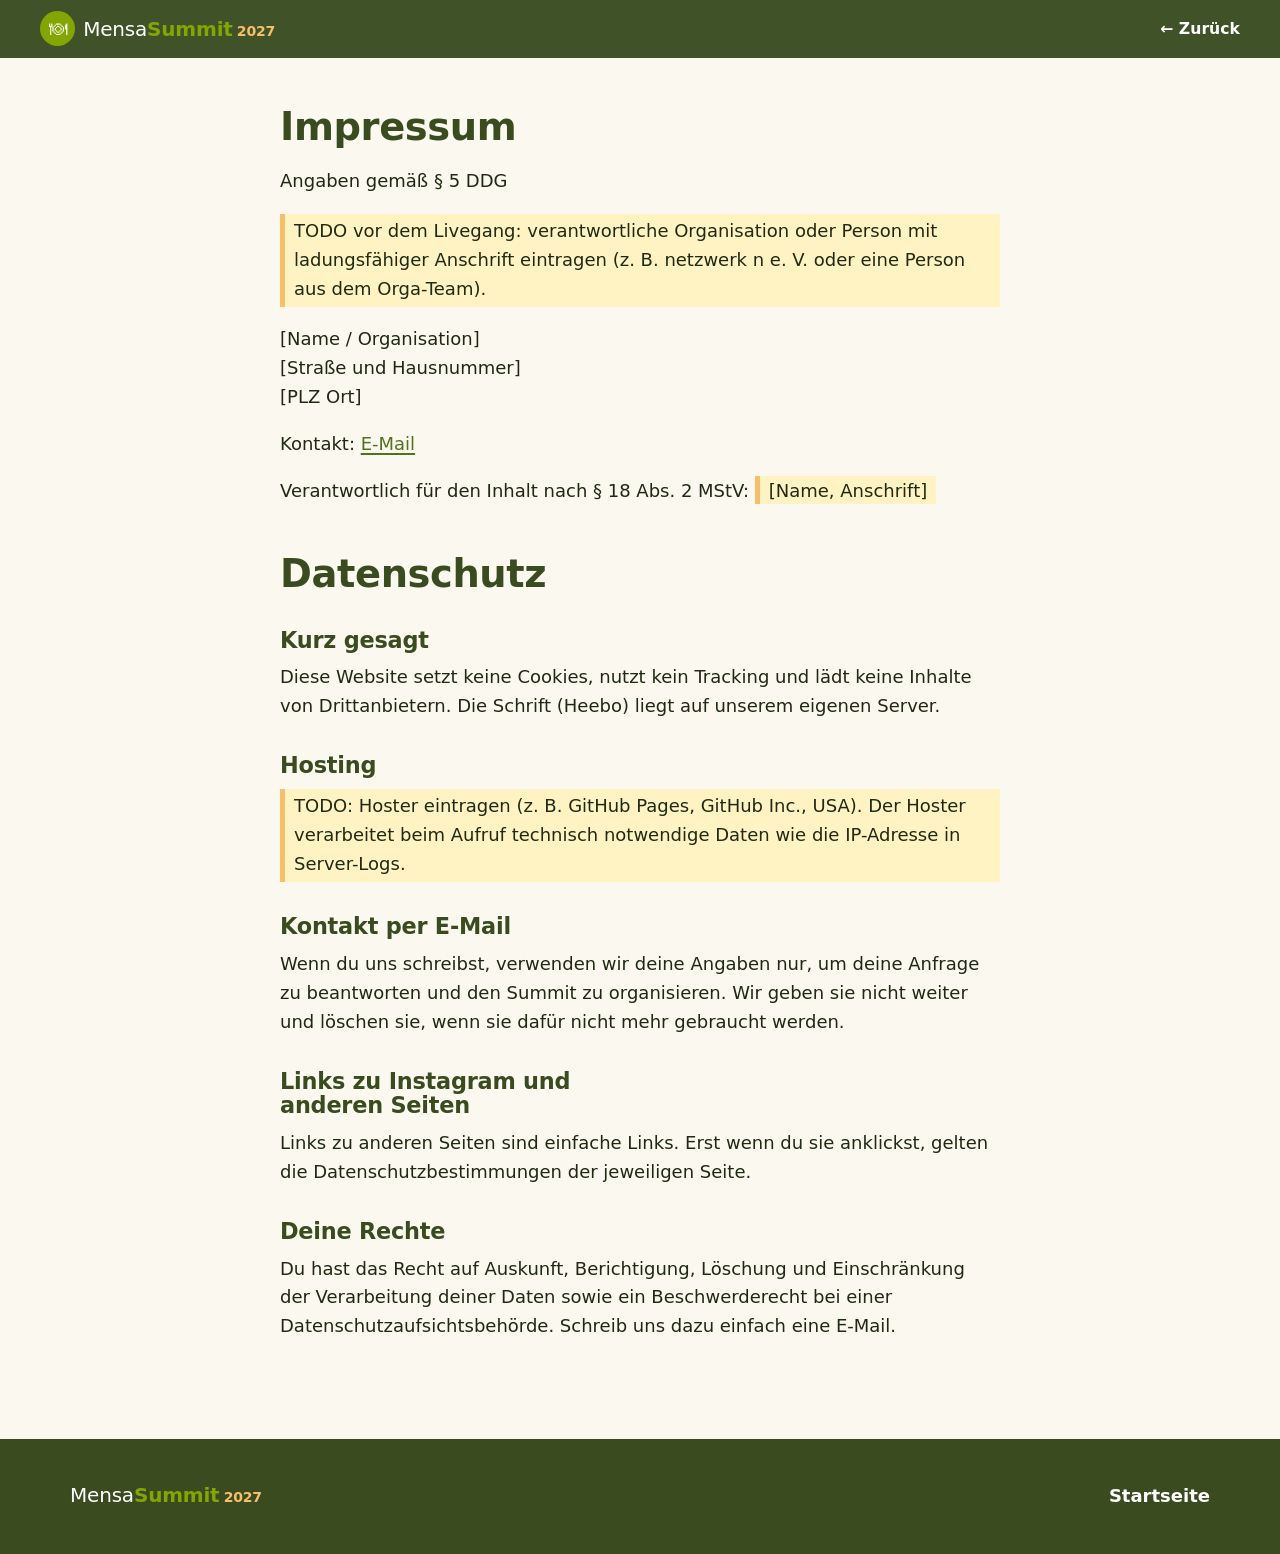
==== impressum.html @ f83cb402 "Mensa Summit 2027 website: one-page site, config for open links, Impressum page, share image, calend" ====
<!DOCTYPE html>
<html lang="de">
<head>
  <meta charset="utf-8">
  <meta name="viewport" content="width=device-width, initial-scale=1">
  <title>Impressum &amp; Datenschutz · Mensa Summit 2027</title>
  <meta name="robots" content="noindex">
  <link rel="icon" href="assets/favicon.svg" type="image/svg+xml">
  <link rel="stylesheet" href="styles.css">
</head>
<body>
<header class="nav">
  <a class="brand" href="index.html" aria-label="Zur Startseite">
    <span class="brand-mark" aria-hidden="true">🍽</span>
    <span class="brand-text">Mensa<b>Summit</b><small>2027</small></span>
  </a>
  <nav class="nav-links" style="display:flex;position:static;background:none;padding:0;flex-direction:row">
    <a href="index.html">← Zurück</a>
  </nav>
</header>

<main class="legal">
  <h1>Impressum</h1>
  <p>Angaben gemäß § 5 DDG</p>
  <p class="todo">TODO vor dem Livegang: verantwortliche Organisation oder Person mit ladungsfähiger Anschrift eintragen (z. B. netzwerk n e. V. oder eine Person aus dem Orga-Team).</p>
  <p>
    [Name / Organisation]<br>
    [Straße und Hausnummer]<br>
    [PLZ Ort]
  </p>
  <p>Kontakt: <a href="#" data-link="contactMail">E-Mail</a></p>
  <p>Verantwortlich für den Inhalt nach § 18 Abs. 2 MStV: <span class="todo">[Name, Anschrift]</span></p>

  <h1 style="margin-top:3rem">Datenschutz</h1>
  <h2>Kurz gesagt</h2>
  <p>Diese Website setzt keine Cookies, nutzt kein Tracking und lädt keine Inhalte von Drittanbietern. Die Schrift (Heebo) liegt auf unserem eigenen Server.</p>
  <h2>Hosting</h2>
  <p class="todo">TODO: Hoster eintragen (z. B. GitHub Pages, GitHub Inc., USA). Der Hoster verarbeitet beim Aufruf technisch notwendige Daten wie die IP-Adresse in Server-Logs.</p>
  <h2>Kontakt per E-Mail</h2>
  <p>Wenn du uns schreibst, verwenden wir deine Angaben nur, um deine Anfrage zu beantworten und den Summit zu organisieren. Wir geben sie nicht weiter und löschen sie, wenn sie dafür nicht mehr gebraucht werden.</p>
  <h2>Links zu Instagram und anderen Seiten</h2>
  <p>Links zu anderen Seiten sind einfache Links. Erst wenn du sie anklickst, gelten die Datenschutzbestimmungen der jeweiligen Seite.</p>
  <h2>Deine Rechte</h2>
  <p>Du hast das Recht auf Auskunft, Berichtigung, Löschung und Einschränkung der Verarbeitung deiner Daten sowie ein Beschwerderecht bei einer Datenschutzaufsichtsbehörde. Schreib uns dazu einfach eine E-Mail.</p>
</main>

<footer class="footer">
  <div class="footer-inner">
    <p class="brand-text brand-footer">Mensa<b>Summit</b><small>2027</small></p>
    <div class="footer-links"><a href="index.html">Startseite</a></div>
  </div>
</footer>
<script src="config.js"></script>
<script src="script.js"></script>
</body>
</html>
---- styles.css ----
/* Mensa Summit 2027 — colours from the MENSArevolution palette */

@font-face {
  font-family: "Heebo";
  font-style: normal;
  font-weight: 400 900;
  font-display: swap;
  src: url("assets/fonts/heebo-latin.woff2") format("woff2");
  unicode-range: U+0000-00FF, U+0131, U+0152-0153, U+02BB-02BC, U+02C6, U+02DA, U+02DC, U+0304, U+0308, U+0329, U+2000-206F, U+20AC, U+2122, U+2191, U+2193, U+2212, U+2215, U+FEFF, U+FFFD;
}
@font-face {
  font-family: "Heebo";
  font-style: normal;
  font-weight: 400 900;
  font-display: swap;
  src: url("assets/fonts/heebo-latin-ext.woff2") format("woff2");
  unicode-range: U+0100-02BA, U+02BD-02C5, U+02C7-02CC, U+02CE-02D7, U+02DD-02FF, U+1E00-1E9F, U+20A0-20AB, U+20AD-20C4, U+2C60-2C7F, U+A720-A7FF;
}

:root {
  --lime: #83a603;
  --lime-dark: #5b7402;
  --forest: #394b1f;
  --forest-2: #51731f;
  --pink: #f16376;
  --mint: #8acd8f;
  --sun: #f6bf69;
  --cream: #fbf8ef;
  --tint: #f1f5e4;
  --ink: #1f2a12;
  --muted: #5d6651;
  --radius: 22px;
  --shadow: 0 10px 30px rgba(57, 75, 31, .12);
  --max: 1140px;
}

*, *::before, *::after { box-sizing: border-box; }
html { scroll-behavior: smooth; scroll-padding-top: 84px; }
@media (prefers-reduced-motion: reduce) { html { scroll-behavior: auto; } }

body {
  margin: 0;
  font-family: "Heebo", system-ui, -apple-system, "Segoe UI", Roboto, sans-serif;
  font-size: 18px;
  line-height: 1.6;
  color: var(--ink);
  background: var(--cream);
  -webkit-font-smoothing: antialiased;
}

img { max-width: 100%; display: block; }
a { color: var(--forest-2); text-decoration-thickness: 2px; text-underline-offset: 3px; }
a:hover { color: var(--pink); }
h1, h2, h3 { line-height: 1.1; margin: 0 0 .5em; letter-spacing: -.01em; }
h2 { font-size: clamp(1.9rem, 4vw, 2.9rem); font-weight: 900; color: var(--forest); max-width: 22ch; }
h3 { font-size: 1.2rem; font-weight: 800; }
p { margin: 0 0 1em; }
.small { font-size: .9rem; }
.muted { color: var(--muted); }
.center { text-align: center; margin-left: auto; margin-right: auto; }
.lead { font-size: 1.15rem; max-width: 60ch; }

.skip { position: absolute; left: -999px; top: 0; background: var(--forest); color: #fff; padding: .6em 1em; z-index: 100; }
.skip:focus { left: 1rem; }

:focus-visible { outline: 3px solid var(--pink); outline-offset: 3px; border-radius: 6px; }

/* ---------- Buttons & stickers ---------- */
.btn {
  display: inline-flex; align-items: center; gap: .4em;
  padding: .8em 1.4em;
  border-radius: 999px;
  background: var(--pink);
  color: #fff;
  font-weight: 800;
  text-decoration: none;
  border: 3px solid var(--pink);
  box-shadow: 0 4px 0 #c6475a;
  transition: transform .15s ease, box-shadow .15s ease, background .15s;
}
.btn:hover { color: #fff; transform: translateY(-2px); box-shadow: 0 6px 0 #c6475a; }
.btn:active { transform: translateY(2px); box-shadow: 0 1px 0 #c6475a; }
.btn-big { font-size: 1.15rem; padding: .95em 1.8em; }
.btn-small { padding: .45em 1.1em; font-size: .95rem; box-shadow: 0 3px 0 #c6475a; }
.btn-ghost { background: transparent; color: #fff; border-color: #fff; box-shadow: none; }
.btn-ghost:hover { background: rgba(255,255,255,.12); box-shadow: none; }
.btn-ghost-dark { background: transparent; color: var(--forest); border-color: var(--forest); box-shadow: none; }
.btn-ghost-dark:hover { background: var(--forest); color: #fff; box-shadow: none; }

.sticker {
  display: inline-block;
  padding: .35em .9em;
  border-radius: 999px;
  font-weight: 800;
  font-size: .95rem;
  transform: rotate(-2deg);
  box-shadow: 0 3px 0 rgba(0,0,0,.12);
}
.sticker-pink { background: var(--pink); color: #fff; }
.sticker-yellow { background: var(--sun); color: var(--ink); }
.sticker-mint { background: var(--mint); color: var(--ink); }

.eyebrow {
  display: inline-block;
  font-weight: 800;
  text-transform: uppercase;
  letter-spacing: .12em;
  font-size: .8rem;
  color: var(--lime-dark);
  margin-bottom: .6em;
}
.eyebrow::before { content: "● "; color: var(--pink); }
.eyebrow-light { color: var(--sun); }

/* ---------- Nav ---------- */
.nav {
  position: sticky; top: 0; z-index: 50;
  display: flex; align-items: center; justify-content: space-between;
  padding: .7rem clamp(1rem, 4vw, 2.5rem);
  background: rgba(57, 75, 31, .96);
  backdrop-filter: blur(8px);
  color: #fff;
}
.brand { display: flex; align-items: center; gap: .5rem; color: #fff; text-decoration: none; }
.brand:hover { color: #fff; }
.brand-mark {
  display: grid; place-items: center;
  width: 2.2rem; height: 2.2rem;
  background: var(--lime); border-radius: 50%;
  font-size: 1.15rem;
}
.brand-text { font-weight: 500; font-size: 1.25rem; letter-spacing: -.01em; }
.brand-text b { font-weight: 900; color: var(--lime); }
.brand-text small { font-weight: 800; font-size: .7em; margin-left: .3em; color: var(--sun); }
.nav-links { display: flex; align-items: center; gap: 1.4rem; }
.nav-links a:not(.btn) { color: #fff; text-decoration: none; font-weight: 600; font-size: .98rem; }
.nav-links a:not(.btn):hover { color: var(--sun); }
.nav-toggle { display: none; background: none; border: 0; padding: .4rem; cursor: pointer; }
.nav-toggle span { display: block; width: 26px; height: 3px; margin: 5px 0; background: #fff; border-radius: 3px; transition: transform .2s, opacity .2s; }
.nav-toggle[aria-expanded="true"] span:nth-child(1) { transform: translateY(8px) rotate(45deg); }
.nav-toggle[aria-expanded="true"] span:nth-child(2) { opacity: 0; }
.nav-toggle[aria-expanded="true"] span:nth-child(3) { transform: translateY(-8px) rotate(-45deg); }

@media (max-width: 900px) {
  .nav-toggle { display: block; }
  .nav-links {
    position: absolute; top: 100%; left: 0; right: 0;
    flex-direction: column; align-items: flex-start; gap: 0;
    background: var(--forest);
    padding: .5rem 1.25rem 1.25rem;
    display: none;
  }
  .nav-links.open { display: flex; }
  .nav-links a:not(.btn) { padding: .7rem 0; width: 100%; border-bottom: 1px solid rgba(255,255,255,.12); }
  .nav-links .btn { margin-top: 1rem; }
}

/* ---------- Hero ---------- */
.hero {
  position: relative;
  overflow: hidden;
  background:
    radial-gradient(circle at 85% 20%, rgba(246,191,105,.35), transparent 40%),
    radial-gradient(circle at 10% 90%, rgba(138,205,143,.35), transparent 45%),
    linear-gradient(160deg, var(--forest) 0%, var(--forest-2) 55%, var(--lime-dark) 100%);
  color: #fff;
  padding: clamp(3rem, 8vw, 6rem) clamp(1rem, 4vw, 2.5rem) clamp(6rem, 12vw, 9rem);
  display: grid;
  grid-template-columns: minmax(0, 1.2fr) minmax(0, .8fr);
  gap: 2rem;
  align-items: center;
}
.hero-inner { max-width: 640px; justify-self: end; width: 100%; }
.hero h1 {
  font-size: clamp(3.6rem, 11vw, 7.5rem);
  font-weight: 900;
  line-height: .88;
  margin: .3em 0 .35em;
  text-transform: uppercase;
  letter-spacing: -.03em;
}
.hero h1 .line { display: block; }
.hero h1 .line-accent { color: var(--lime); -webkit-text-stroke: 0; text-shadow: 4px 4px 0 var(--forest); }
.hero h1 .line-year {
  display: inline-block;
  font-size: .45em;
  background: var(--sun);
  color: var(--forest);
  padding: .05em .35em .1em;
  border-radius: 14px;
  transform: rotate(-3deg);
  margin-top: .2em;
}
.hero-date { font-size: clamp(1.2rem, 2.4vw, 1.6rem); font-weight: 800; margin-bottom: .6em; }
.hero-date .muted { color: rgba(255,255,255,.75); font-weight: 500; font-size: .75em; }
.hero-lead { font-size: 1.15rem; max-width: 52ch; color: rgba(255,255,255,.92); }
.hero-cta { display: flex; flex-wrap: wrap; gap: .9rem; margin: 1.6rem 0 2rem; }

.countdown { display: flex; gap: .8rem; }
.countdown > div {
  min-width: 86px;
  text-align: center;
  background: rgba(255,255,255,.1);
  border: 2px solid rgba(255,255,255,.25);
  border-radius: 16px;
  padding: .5rem .6rem .4rem;
}
.countdown span { display: block; font-size: 2rem; font-weight: 900; line-height: 1.1; font-variant-numeric: tabular-nums; }
.countdown small { font-size: .75rem; text-transform: uppercase; letter-spacing: .1em; opacity: .8; }
.countdown-live { font-size: 1.4rem; font-weight: 900; }

.hero-art { position: relative; justify-self: start; width: min(100%, 420px); aspect-ratio: 1; }
.plate {
  position: absolute; inset: 6%;
  border-radius: 50%;
  background: radial-gradient(circle, #fff 0 52%, #f1f1ea 53% 62%, #fff 63% 100%);
  box-shadow: 0 25px 60px rgba(0,0,0,.3), inset 0 -8px 0 rgba(0,0,0,.05);
  animation: spin 60s linear infinite;
}
.plate-emoji { position: absolute; font-size: clamp(2.2rem, 5vw, 3.4rem); filter: drop-shadow(0 4px 4px rgba(0,0,0,.15)); }
.e1 { top: 26%; left: 30%; }
.e2 { top: 30%; left: 54%; }
.e3 { top: 50%; left: 24%; }
.e4 { top: 52%; left: 50%; }
.e5 { top: 40%; left: 40%; }
.badge {
  position: absolute; right: -2%; top: -2%;
  width: 40%; aspect-ratio: 1;
  display: grid; place-items: center; text-align: center;
  background: var(--pink); color: #fff;
  border-radius: 50%;
  font-size: clamp(.8rem, 1.6vw, 1rem); line-height: 1.15; font-weight: 600;
  box-shadow: 0 6px 0 #c6475a;
}
.badge b { font-weight: 900; font-size: 1.2em; }
.badge-rot { transform: rotate(12deg); }
@keyframes spin { to { transform: rotate(360deg); } }
@media (prefers-reduced-motion: reduce) { .plate { animation: none; } }

.waves { position: absolute; left: 0; right: 0; bottom: -1px; width: 100%; height: 90px; fill: var(--cream); }

@media (max-width: 900px) {
  .hero { grid-template-columns: 1fr; }
  .hero-inner { justify-self: start; }
  .hero-art { width: 70%; max-width: 300px; justify-self: center; order: -1; margin-top: -1rem; }
}

/* ---------- Facts ---------- */
.facts { padding: 0 clamp(1rem, 4vw, 2.5rem); margin-top: -3.5rem; position: relative; z-index: 2; }
.fact-grid {
  list-style: none; margin: 0 auto; padding: 0;
  max-width: var(--max);
  display: grid; grid-template-columns: repeat(6, 1fr); gap: 1rem;
}
.fact-grid li {
  background: #fff;
  border-radius: var(--radius);
  padding: 1.1rem 1rem 1rem;
  box-shadow: var(--shadow);
  display: flex; flex-direction: column; gap: .1rem;
  border-bottom: 5px solid var(--lime);
}
.fact-grid li:nth-child(2n) { border-bottom-color: var(--pink); }
.fact-grid li:nth-child(3n) { border-bottom-color: var(--sun); }
.fact-icon { font-size: 1.8rem; line-height: 1.2; }
.fact-grid b { color: var(--forest); font-size: 1.05rem; }
.fact-grid li span:last-child { font-size: .9rem; color: var(--muted); line-height: 1.35; }
@media (max-width: 1000px) { .fact-grid { grid-template-columns: repeat(3, 1fr); } }
@media (max-width: 560px) { .fact-grid { grid-template-columns: repeat(2, 1fr); } }

/* ---------- Sections ---------- */
.section {
  --pad: max(clamp(1rem, 4vw, 2.5rem), calc((100% - var(--max)) / 2));
  padding: clamp(3.5rem, 8vw, 6rem) var(--pad);
}
.section-tint { background: var(--tint); }
.section-dark { background: var(--forest); color: #fff; }
.section-dark h2 { color: #fff; }

.split { display: grid; grid-template-columns: 1.3fr 1fr; gap: clamp(2rem, 5vw, 4rem); align-items: center; }
.split-reverse { grid-template-columns: 1.2fr 1fr; }
@media (max-width: 860px) { .split, .split-reverse { grid-template-columns: 1fr; } }

.cards { display: grid; gap: 1.2rem; margin-top: 2rem; }
.cards-3 { grid-template-columns: repeat(3, 1fr); }
.cards-4 { grid-template-columns: repeat(4, 1fr); }
@media (max-width: 1000px) { .cards-4 { grid-template-columns: repeat(2, 1fr); } }
@media (max-width: 760px) { .cards-3 { grid-template-columns: 1fr; } }
@media (max-width: 560px) { .cards-4 { grid-template-columns: 1fr; } }

.card {
  background: #fff;
  border-radius: var(--radius);
  padding: 1.5rem;
  box-shadow: var(--shadow);
  transition: transform .2s ease;
}
.card:hover { transform: translateY(-4px) rotate(-.4deg); }
.card p { font-size: .98rem; margin-bottom: .6em; }
.card-icon {
  display: grid; place-items: center;
  width: 3rem; height: 3rem;
  border-radius: 14px;
  background: var(--tint);
  font-size: 1.6rem;
  margin-bottom: .9rem;
}
.card-green { background: var(--lime); color: var(--ink); transform: rotate(1.2deg); }
.card-green:hover { transform: rotate(0); }
.card-green h3 { font-size: 1.5rem; color: var(--forest); }
.card-green a { color: var(--forest); font-weight: 700; }
.card-green a:hover { color: #fff; }
.card-on-dark { background: rgba(255,255,255,.07); border: 2px solid rgba(255,255,255,.15); box-shadow: none; color: #fff; }
.card-on-dark .card-icon { background: rgba(255,255,255,.12); }
.card-on-dark h3 { color: var(--sun); }

.link-arrow { font-weight: 800; color: var(--mint); text-decoration: none; }
.link-arrow::after { content: " →"; transition: margin .15s; }
.link-arrow:hover { color: var(--sun); }
.link-arrow:hover::after { margin-left: .25em; }

.ticks { list-style: none; padding: 0; margin: 0 0 1em; }
.ticks li { position: relative; padding-left: 1.8em; margin-bottom: .5em; }
.ticks li::before { content: "✓"; position: absolute; left: 0; top: 0; font-weight: 900; color: #fff; background: var(--forest); width: 1.3em; height: 1.3em; border-radius: 50%; display: grid; place-items: center; font-size: .85em; margin-top: .2em; }

.note { margin-top: 2rem; font-weight: 700; color: var(--forest); font-size: 1.1rem; }

/* ---------- Timeline ---------- */
.timeline { list-style: none; padding: 0; margin-top: 2.5rem; display: grid; gap: 1.1rem; }
.tl { display: grid; grid-template-columns: 110px 1fr; gap: 1.2rem; align-items: stretch; }
.tl-date {
  border-radius: var(--radius);
  display: flex; flex-direction: column; align-items: center; justify-content: center;
  padding: 1rem .5rem;
  background: var(--tint); color: var(--forest);
}
.tl-date b { font-size: 1.6rem; font-weight: 900; line-height: 1; }
.tl-date span { font-weight: 700; }
.tl-body { background: #fff; border-radius: var(--radius); padding: 1.3rem 1.5rem; box-shadow: var(--shadow); }
.tl-body p { margin: 0; }
.tl-lime .tl-date { background: var(--lime); color: #fff; }
.tl-pink .tl-date { background: var(--pink); color: #fff; }
.tl-lime .tl-body { border-left: 6px solid var(--lime); }
.tl-pink .tl-body { border-left: 6px solid var(--pink); }
.tl-quiet .tl-body { background: transparent; box-shadow: none; border: 2px dashed #cdd5b8; }
.chips { list-style: none; padding: 0; margin: .3rem 0 0; display: flex; flex-wrap: wrap; gap: .5rem; }
.chips li { background: var(--tint); border-radius: 999px; padding: .3em .9em; font-size: .92rem; font-weight: 600; }
.timeline + p { margin-top: 1.5rem; }
@media (max-width: 560px) { .tl { grid-template-columns: 74px 1fr; gap: .7rem; } .tl-body { padding: 1rem; } }

/* ---------- Homestay ---------- */
.two-btn { display: flex; flex-wrap: wrap; gap: .8rem; margin: 1.5rem 0 1rem; }
.homestay-art {
  position: relative;
  aspect-ratio: 1.1;
  background: radial-gradient(circle at 50% 60%, var(--sun) 0 38%, transparent 39%), var(--tint);
  border-radius: 40% 60% 55% 45% / 50% 45% 55% 50%;
  display: grid; place-items: center;
  max-width: 420px; width: 100%; margin: 0 auto;
}
.house { font-size: clamp(5rem, 12vw, 8rem); filter: drop-shadow(0 8px 6px rgba(0,0,0,.15)); }
.homestay-art .sticker-yellow { position: absolute; top: 12%; right: 6%; transform: rotate(8deg); background: var(--pink); color: #fff; }
.homestay-art .sticker-mint { position: absolute; bottom: 14%; left: 4%; transform: rotate(-6deg); }

/* ---------- Signup ---------- */
.signup { background: var(--lime); }
.signup-box {
  background: #fff;
  border-radius: 32px;
  padding: clamp(2rem, 5vw, 3.5rem);
  text-align: center;
  box-shadow: 0 10px 0 var(--forest);
  max-width: 760px;
  margin: 0 auto;
}
.signup-box h2 { margin: 0 auto .3em; font-size: clamp(2.4rem, 6vw, 3.6rem); }
.signup-box .lead { margin: 0 auto 1.6rem; }
.signup-box .btn { margin-bottom: 1.4rem; }

/* ---------- FAQ ---------- */
.faq { display: grid; gap: .8rem; margin-top: 2rem; max-width: 860px; }
.faq details { background: #fff; border-radius: 18px; box-shadow: var(--shadow); overflow: hidden; }
.faq summary {
  cursor: pointer; list-style: none;
  padding: 1.1rem 3.2rem 1.1rem 1.4rem;
  font-weight: 800; color: var(--forest);
  position: relative;
}
.faq summary::-webkit-details-marker { display: none; }
.faq summary::after {
  content: "+"; position: absolute; right: 1.2rem; top: 50%; transform: translateY(-50%);
  width: 1.7rem; height: 1.7rem; border-radius: 50%;
  background: var(--lime); color: #fff; font-size: 1.3rem; line-height: 1.6rem; text-align: center;
  transition: transform .2s, background .2s;
}
.faq details[open] summary::after { content: "–"; background: var(--pink); }
.faq details p { padding: 0 1.4rem 1.2rem; margin: 0; }

/* ---------- Organisers ---------- */
.organisers { text-align: center; }
.org-row { display: grid; grid-template-columns: repeat(3, 1fr); gap: 1.2rem; margin: 1rem auto 2rem; }
.org {
  background: #fff; border-radius: var(--radius); padding: 1.6rem 1.2rem;
  display: flex; flex-direction: column; align-items: center; justify-content: center; gap: .6rem;
  text-decoration: none; color: var(--ink); box-shadow: var(--shadow);
  min-height: 150px;
}
.org img { height: 38px; width: auto; }
.org-name { font-size: 1.35rem; font-weight: 900; color: var(--forest); }
.org span { font-size: .9rem; color: var(--muted); line-height: 1.35; }
a.org:hover { color: var(--ink); transform: translateY(-3px); }
@media (max-width: 760px) { .org-row { grid-template-columns: 1fr; } }

/* ---------- Footer ---------- */
.footer { background: var(--forest); color: rgba(255,255,255,.85); padding: 2.5rem clamp(1rem, 4vw, 2.5rem); }
.footer-inner { max-width: var(--max); margin: 0 auto; display: flex; flex-wrap: wrap; justify-content: space-between; gap: 1.5rem; align-items: center; }
.footer p { margin: 0; }
.brand-footer { color: #fff; margin-bottom: .2rem !important; }
.footer-links { display: flex; flex-wrap: wrap; gap: 1.4rem; }
.footer-links a { color: #fff; font-weight: 600; text-decoration: none; }
.footer-links a:hover { color: var(--sun); }

/* ---------- Legal page ---------- */
.legal { max-width: 760px; margin: 0 auto; padding: 3rem 1.25rem 5rem; }
.legal h1 { font-size: 2.4rem; color: var(--forest); font-weight: 900; }
.legal h2 { font-size: 1.4rem; margin-top: 2rem; }
.todo { background: #fff3c4; border-left: 5px solid var(--sun); padding: .2em .5em; }

/* ---------- Reveal ---------- */
.reveal { opacity: 0; transform: translateY(18px); transition: opacity .6s ease, transform .6s ease; }
.reveal.in { opacity: 1; transform: none; }
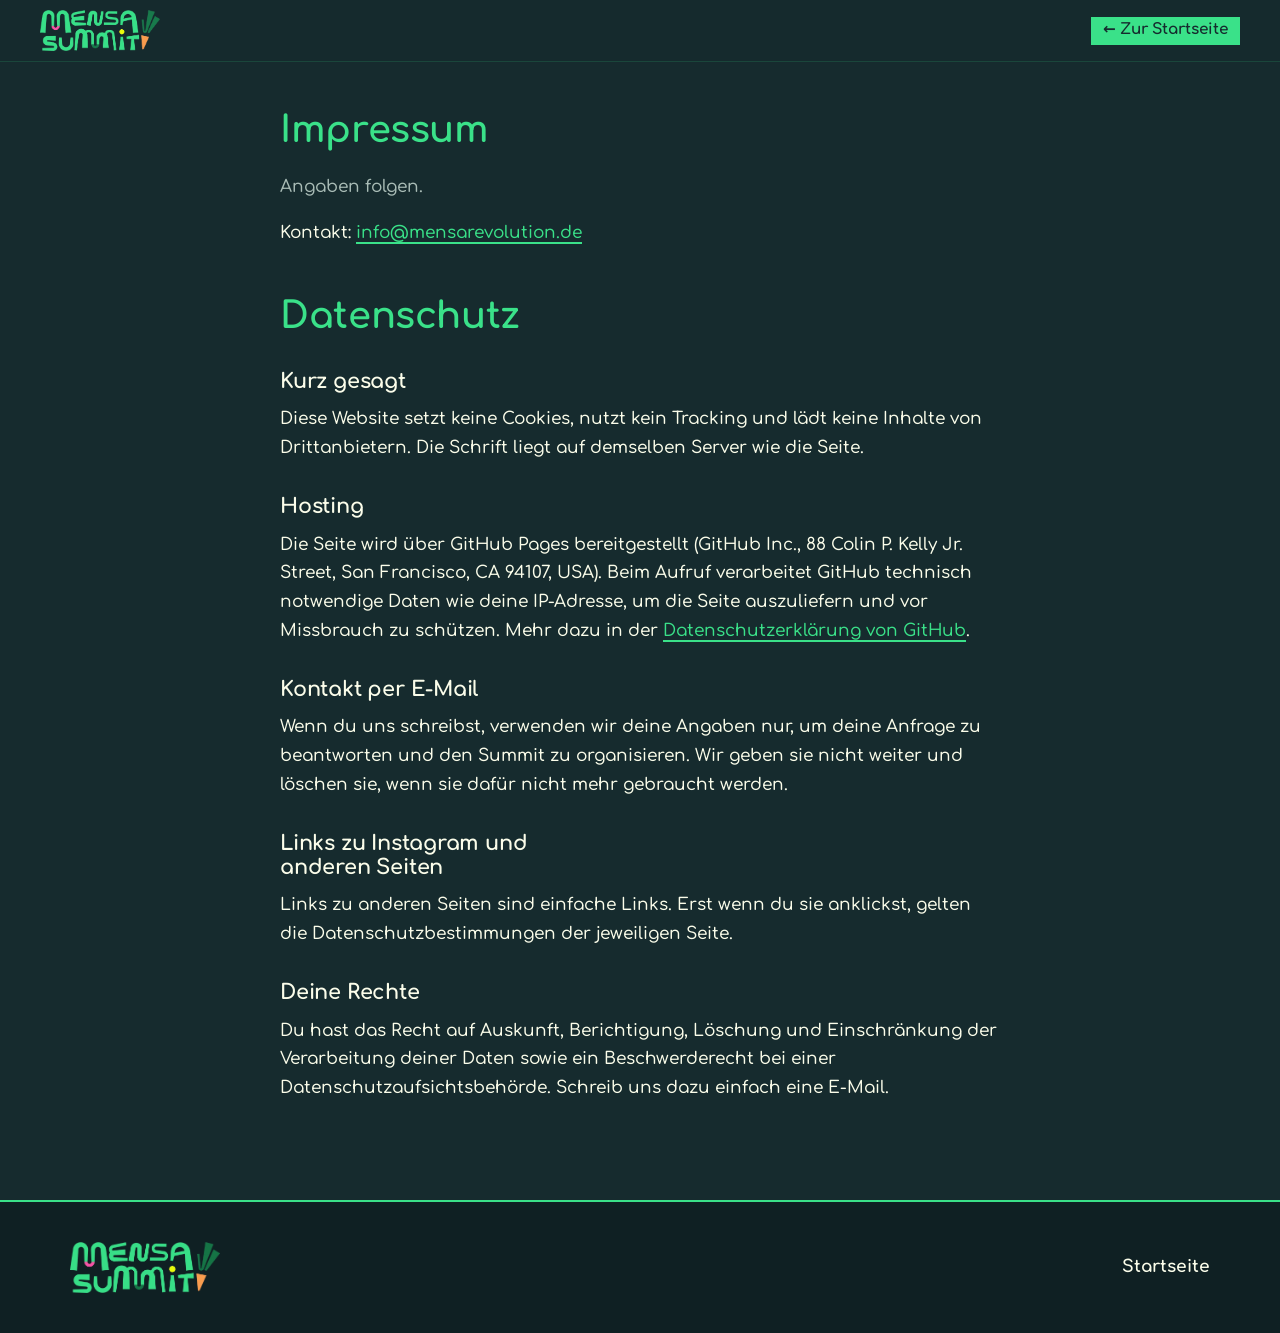
==== commit 7f96899d: "Restyle to the Mensa Summit Instagram look; add orga team section; GitHub Pages URLs Co-Authored-By:" ====
--- a/impressum.html
+++ b/impressum.html
@@ -5,37 +5,29 @@
   <meta name="viewport" content="width=device-width, initial-scale=1">
   <title>Impressum &amp; Datenschutz · Mensa Summit 2027</title>
   <meta name="robots" content="noindex">
-  <link rel="icon" href="assets/favicon.svg" type="image/svg+xml">
+  <meta name="theme-color" content="#162b2e">
+  <link rel="icon" href="assets/icon.png" type="image/png">
   <link rel="stylesheet" href="styles.css">
 </head>
 <body>
 <header class="nav">
   <a class="brand" href="index.html" aria-label="Zur Startseite">
-    <span class="brand-mark" aria-hidden="true">🍽</span>
-    <span class="brand-text">Mensa<b>Summit</b><small>2027</small></span>
+    <img src="assets/logo-mensa-summit.png" alt="Mensa Summit" width="120" height="43">
   </a>
-  <nav class="nav-links" style="display:flex;position:static;background:none;padding:0;flex-direction:row">
-    <a href="index.html">← Zurück</a>
-  </nav>
+  <a class="tag tag-mint tag-small" href="index.html">← Zur Startseite</a>
 </header>
 
 <main class="legal">
   <h1>Impressum</h1>
-  <p>Angaben gemäß § 5 DDG</p>
-  <p class="todo">TODO vor dem Livegang: verantwortliche Organisation oder Person mit ladungsfähiger Anschrift eintragen (z. B. netzwerk n e. V. oder eine Person aus dem Orga-Team).</p>
-  <p>
-    [Name / Organisation]<br>
-    [Straße und Hausnummer]<br>
-    [PLZ Ort]
-  </p>
-  <p>Kontakt: <a href="#" data-link="contactMail">E-Mail</a></p>
-  <p>Verantwortlich für den Inhalt nach § 18 Abs. 2 MStV: <span class="todo">[Name, Anschrift]</span></p>
+  <!-- Impressum: to be filled in by the orga team (name/organisation and address of the responsible party, § 5 DDG). -->
+  <p class="muted">Angaben folgen.</p>
+  <p>Kontakt: <a href="#" data-link="contactMail">info@mensarevolution.de</a></p>
 
   <h1 style="margin-top:3rem">Datenschutz</h1>
   <h2>Kurz gesagt</h2>
-  <p>Diese Website setzt keine Cookies, nutzt kein Tracking und lädt keine Inhalte von Drittanbietern. Die Schrift (Heebo) liegt auf unserem eigenen Server.</p>
+  <p>Diese Website setzt keine Cookies, nutzt kein Tracking und lädt keine Inhalte von Drittanbietern. Die Schrift liegt auf demselben Server wie die Seite.</p>
   <h2>Hosting</h2>
-  <p class="todo">TODO: Hoster eintragen (z. B. GitHub Pages, GitHub Inc., USA). Der Hoster verarbeitet beim Aufruf technisch notwendige Daten wie die IP-Adresse in Server-Logs.</p>
+  <p>Die Seite wird über GitHub Pages bereitgestellt (GitHub Inc., 88 Colin P. Kelly Jr. Street, San Francisco, CA 94107, USA). Beim Aufruf verarbeitet GitHub technisch notwendige Daten wie deine IP-Adresse, um die Seite auszuliefern und vor Missbrauch zu schützen. Mehr dazu in der <a href="https://docs.github.com/de/site-policy/privacy-policies/github-general-privacy-statement" target="_blank" rel="noopener">Datenschutzerklärung von GitHub</a>.</p>
   <h2>Kontakt per E-Mail</h2>
   <p>Wenn du uns schreibst, verwenden wir deine Angaben nur, um deine Anfrage zu beantworten und den Summit zu organisieren. Wir geben sie nicht weiter und löschen sie, wenn sie dafür nicht mehr gebraucht werden.</p>
   <h2>Links zu Instagram und anderen Seiten</h2>
@@ -46,7 +38,7 @@
 
 <footer class="footer">
   <div class="footer-inner">
-    <p class="brand-text brand-footer">Mensa<b>Summit</b><small>2027</small></p>
+    <div class="footer-brand"><img src="assets/logo-mensa-summit.png" alt="Mensa Summit" width="150" height="53"></div>
     <div class="footer-links"><a href="index.html">Startseite</a></div>
   </div>
 </footer>
--- a/styles.css
+++ b/styles.css
@@ -1,142 +1,160 @@
-/* Mensa Summit 2027 — colours from the MENSArevolution palette */
+/* Mensa Summit 2027 — look taken from the @mensasummit Instagram posts */
 
 @font-face {
-  font-family: "Heebo";
+  font-family: "Comfortaa";
   font-style: normal;
-  font-weight: 400 900;
+  font-weight: 300 700;
   font-display: swap;
-  src: url("assets/fonts/heebo-latin.woff2") format("woff2");
+  src: url("assets/fonts/comfortaa-latin.woff2") format("woff2");
   unicode-range: U+0000-00FF, U+0131, U+0152-0153, U+02BB-02BC, U+02C6, U+02DA, U+02DC, U+0304, U+0308, U+0329, U+2000-206F, U+20AC, U+2122, U+2191, U+2193, U+2212, U+2215, U+FEFF, U+FFFD;
 }
 @font-face {
-  font-family: "Heebo";
+  font-family: "Comfortaa";
   font-style: normal;
-  font-weight: 400 900;
+  font-weight: 300 700;
   font-display: swap;
-  src: url("assets/fonts/heebo-latin-ext.woff2") format("woff2");
+  src: url("assets/fonts/comfortaa-latin-ext.woff2") format("woff2");
   unicode-range: U+0100-02BA, U+02BD-02C5, U+02C7-02CC, U+02CE-02D7, U+02DD-02FF, U+1E00-1E9F, U+20A0-20AB, U+20AD-20C4, U+2C60-2C7F, U+A720-A7FF;
 }
 
 :root {
-  --lime: #83a603;
-  --lime-dark: #5b7402;
-  --forest: #394b1f;
-  --forest-2: #51731f;
-  --pink: #f16376;
-  --mint: #8acd8f;
-  --sun: #f6bf69;
-  --cream: #fbf8ef;
-  --tint: #f1f5e4;
-  --ink: #1f2a12;
-  --muted: #5d6651;
-  --radius: 22px;
-  --shadow: 0 10px 30px rgba(57, 75, 31, .12);
+  --bg: #162b2e;
+  --bg-2: #1c3437;
+  --bg-3: #22403f;
+  --mint: #3ae189;
+  --mint-soft: #a6efc4;
+  --leaf: #1a7a4a;
+  --pink: #fa52a3;
+  --orange: #fa9a4b;
+  --lime: #e9f90b;
+  --cream: #fbfdea;
+  --muted: #a9bcb6;
   --max: 1140px;
 }
 
 *, *::before, *::after { box-sizing: border-box; }
-html { scroll-behavior: smooth; scroll-padding-top: 84px; }
+html { scroll-behavior: smooth; scroll-padding-top: 80px; }
 @media (prefers-reduced-motion: reduce) { html { scroll-behavior: auto; } }
 
 body {
   margin: 0;
-  font-family: "Heebo", system-ui, -apple-system, "Segoe UI", Roboto, sans-serif;
-  font-size: 18px;
-  line-height: 1.6;
-  color: var(--ink);
-  background: var(--cream);
+  font-family: "Comfortaa", system-ui, -apple-system, "Segoe UI", Roboto, sans-serif;
+  font-weight: 500;
+  font-size: 17px;
+  line-height: 1.7;
+  color: var(--cream);
+  background: var(--bg);
   -webkit-font-smoothing: antialiased;
-}
-
-img { max-width: 100%; display: block; }
-a { color: var(--forest-2); text-decoration-thickness: 2px; text-underline-offset: 3px; }
-a:hover { color: var(--pink); }
-h1, h2, h3 { line-height: 1.1; margin: 0 0 .5em; letter-spacing: -.01em; }
-h2 { font-size: clamp(1.9rem, 4vw, 2.9rem); font-weight: 900; color: var(--forest); max-width: 22ch; }
-h3 { font-size: 1.2rem; font-weight: 800; }
+  overflow-x: hidden;
+}
+
+img { max-width: 100%; display: block; height: auto; }
+a { color: var(--mint); text-decoration-thickness: 2px; text-underline-offset: 4px; }
+a:hover { color: var(--lime); }
+h1, h2, h3 { line-height: 1.15; margin: 0 0 .55em; font-weight: 700; letter-spacing: -.01em; }
+h2 { font-size: clamp(1.8rem, 4vw, 2.8rem); color: var(--cream); max-width: 24ch; }
+h2 .w, .w { color: var(--mint); }
+h3 { font-size: 1.15rem; }
 p { margin: 0 0 1em; }
-.small { font-size: .9rem; }
+b { font-weight: 700; }
+.small { font-size: .88rem; }
 .muted { color: var(--muted); }
-.center { text-align: center; margin-left: auto; margin-right: auto; }
-.lead { font-size: 1.15rem; max-width: 60ch; }
-
-.skip { position: absolute; left: -999px; top: 0; background: var(--forest); color: #fff; padding: .6em 1em; z-index: 100; }
+.center { text-align: center; }
+.lead { font-size: 1.1rem; max-width: 60ch; }
+
+.skip { position: absolute; left: -999px; top: 0; background: var(--mint); color: var(--bg); padding: .6em 1em; z-index: 100; }
 .skip:focus { left: 1rem; }
-
-:focus-visible { outline: 3px solid var(--pink); outline-offset: 3px; border-radius: 6px; }
-
-/* ---------- Buttons & stickers ---------- */
-.btn {
-  display: inline-flex; align-items: center; gap: .4em;
-  padding: .8em 1.4em;
-  border-radius: 999px;
-  background: var(--pink);
-  color: #fff;
-  font-weight: 800;
+:focus-visible { outline: 3px solid var(--lime); outline-offset: 3px; }
+
+/* ---------- Tags (the tilted labels from the posts) ---------- */
+.tag {
+  display: inline-block;
+  padding: .35em .8em .4em;
+  font-weight: 700;
+  font-size: 1.05rem;
+  line-height: 1.2;
+  color: var(--bg);
   text-decoration: none;
-  border: 3px solid var(--pink);
-  box-shadow: 0 4px 0 #c6475a;
-  transition: transform .15s ease, box-shadow .15s ease, background .15s;
-}
-.btn:hover { color: #fff; transform: translateY(-2px); box-shadow: 0 6px 0 #c6475a; }
-.btn:active { transform: translateY(2px); box-shadow: 0 1px 0 #c6475a; }
-.btn-big { font-size: 1.15rem; padding: .95em 1.8em; }
-.btn-small { padding: .45em 1.1em; font-size: .95rem; box-shadow: 0 3px 0 #c6475a; }
-.btn-ghost { background: transparent; color: #fff; border-color: #fff; box-shadow: none; }
-.btn-ghost:hover { background: rgba(255,255,255,.12); box-shadow: none; }
-.btn-ghost-dark { background: transparent; color: var(--forest); border-color: var(--forest); box-shadow: none; }
-.btn-ghost-dark:hover { background: var(--forest); color: #fff; box-shadow: none; }
-
-.sticker {
+  background: var(--mint);
+  transition: transform .15s ease, filter .15s;
+}
+a.tag:hover { color: var(--bg); filter: brightness(1.08); transform: rotate(0) scale(1.04); }
+.tag-mint { background: var(--mint); }
+.tag-pink { background: var(--pink); }
+.tag-orange { background: var(--orange); }
+.tag-dark { background: var(--bg); color: var(--mint); }
+a.tag-dark:hover { color: var(--lime); }
+.tag-big { font-size: clamp(1.15rem, 2.2vw, 1.5rem); padding: .4em 1em .45em; }
+.tag-small { font-size: .95rem; padding: .3em .8em .35em; }
+.tilt-l { transform: rotate(-3deg); }
+.tilt-r { transform: rotate(3deg); }
+
+.btn-line {
   display: inline-block;
-  padding: .35em .9em;
-  border-radius: 999px;
-  font-weight: 800;
-  font-size: .95rem;
-  transform: rotate(-2deg);
-  box-shadow: 0 3px 0 rgba(0,0,0,.12);
-}
-.sticker-pink { background: var(--pink); color: #fff; }
-.sticker-yellow { background: var(--sun); color: var(--ink); }
-.sticker-mint { background: var(--mint); color: var(--ink); }
+  padding: .45em 1em .5em;
+  border: 2px solid var(--cream);
+  color: var(--cream);
+  font-weight: 700;
+  text-decoration: none;
+}
+.btn-line:hover { border-color: var(--lime); color: var(--lime); }
 
 .eyebrow {
   display: inline-block;
-  font-weight: 800;
-  text-transform: uppercase;
-  letter-spacing: .12em;
-  font-size: .8rem;
-  color: var(--lime-dark);
-  margin-bottom: .6em;
-}
-.eyebrow::before { content: "● "; color: var(--pink); }
-.eyebrow-light { color: var(--sun); }
+  font-weight: 700;
+  font-size: .85rem;
+  letter-spacing: .08em;
+  color: var(--bg);
+  background: var(--orange);
+  padding: .15em .6em .2em;
+  transform: rotate(-2deg);
+  margin-bottom: 1.1em;
+}
+
+/* ---------- Decorative shapes ---------- */
+.deco { position: absolute; pointer-events: none; fill: currentColor; z-index: 0; }
+.deco-static { display: block; fill: currentColor; }
+.section > *:not(.deco), .hero > *:not(.deco) { position: relative; z-index: 1; }
+
+.d-spoon-pink { color: var(--pink); width: 46px; height: 230px; left: 4%; top: 6%; transform: rotate(38deg); }
+.d-fork { color: var(--leaf); width: 62px; height: 230px; right: 6%; top: 30%; transform: rotate(-28deg); }
+.d-knife { color: var(--orange); width: 40px; height: 220px; right: 14%; top: 4%; transform: rotate(-14deg); }
+.d-arc-pink { color: var(--pink); width: 170px; height: 100px; right: -30px; top: -10px; transform: rotate(200deg); }
+.d-ring { color: var(--lime); width: 120px; height: 120px; left: -40px; bottom: 18%; }
+.d-globe { width: 170px; height: 170px; left: -50px; bottom: -60px; }
+.d-arc-orange { color: var(--orange); width: 150px; height: 90px; right: 3%; top: 40px; transform: rotate(160deg); opacity: .9; }
+.d-leek { width: 90px; height: 180px; right: 5%; top: 50px; transform: rotate(12deg); }
+.d-spoon-orange { color: var(--orange); width: 44px; height: 220px; right: 7%; top: 12%; transform: rotate(-30deg); }
+.d-fork-dark { color: var(--leaf); width: 60px; height: 220px; left: 5%; bottom: 6%; transform: rotate(24deg); }
+.d-ring-2 { color: var(--lime); width: 110px; height: 110px; left: 12%; top: -34px; }
+.d-globe-2 { width: 150px; height: 150px; right: -40px; bottom: -40px; }
+.d-arc-pink-2 { color: var(--pink); width: 150px; height: 90px; left: 3%; top: 40px; transform: rotate(-20deg); }
+
+@media (max-width: 760px) {
+  .d-fork, .d-knife, .d-ring, .d-arc-orange, .d-leek, .d-fork-dark, .d-arc-pink-2 { display: none; }
+  .d-spoon-pink { left: -14px; top: 1%; height: 120px; width: 24px; }
+  .d-arc-pink { width: 110px; height: 64px; right: -36px; top: -14px; }
+  .d-globe { width: 110px; height: 110px; left: -50px; bottom: -50px; }
+  .d-spoon-orange { width: 28px; height: 140px; right: -6px; top: 2%; }
+  .d-ring-2 { width: 70px; height: 70px; left: -20px; top: -22px; }
+  .d-globe-2 { width: 100px; height: 100px; right: -40px; bottom: -40px; }
+}
 
 /* ---------- Nav ---------- */
 .nav {
   position: sticky; top: 0; z-index: 50;
   display: flex; align-items: center; justify-content: space-between;
-  padding: .7rem clamp(1rem, 4vw, 2.5rem);
-  background: rgba(57, 75, 31, .96);
+  padding: .65rem clamp(1rem, 4vw, 2.5rem);
+  background: rgba(22, 43, 46, .94);
   backdrop-filter: blur(8px);
-  color: #fff;
-}
-.brand { display: flex; align-items: center; gap: .5rem; color: #fff; text-decoration: none; }
-.brand:hover { color: #fff; }
-.brand-mark {
-  display: grid; place-items: center;
-  width: 2.2rem; height: 2.2rem;
-  background: var(--lime); border-radius: 50%;
-  font-size: 1.15rem;
-}
-.brand-text { font-weight: 500; font-size: 1.25rem; letter-spacing: -.01em; }
-.brand-text b { font-weight: 900; color: var(--lime); }
-.brand-text small { font-weight: 800; font-size: .7em; margin-left: .3em; color: var(--sun); }
+  border-bottom: 1px solid rgba(58, 225, 137, .15);
+}
+.brand img { width: 120px; }
 .nav-links { display: flex; align-items: center; gap: 1.4rem; }
-.nav-links a:not(.btn) { color: #fff; text-decoration: none; font-weight: 600; font-size: .98rem; }
-.nav-links a:not(.btn):hover { color: var(--sun); }
+.nav-links a:not(.tag) { color: var(--cream); text-decoration: none; font-weight: 700; font-size: .95rem; }
+.nav-links a:not(.tag):hover { color: var(--mint); }
 .nav-toggle { display: none; background: none; border: 0; padding: .4rem; cursor: pointer; }
-.nav-toggle span { display: block; width: 26px; height: 3px; margin: 5px 0; background: #fff; border-radius: 3px; transition: transform .2s, opacity .2s; }
+.nav-toggle span { display: block; width: 26px; height: 3px; margin: 5px 0; background: var(--mint); transition: transform .2s, opacity .2s; }
 .nav-toggle[aria-expanded="true"] span:nth-child(1) { transform: translateY(8px) rotate(45deg); }
 .nav-toggle[aria-expanded="true"] span:nth-child(2) { opacity: 0; }
 .nav-toggle[aria-expanded="true"] span:nth-child(3) { transform: translateY(-8px) rotate(-45deg); }
@@ -146,140 +164,94 @@
   .nav-links {
     position: absolute; top: 100%; left: 0; right: 0;
     flex-direction: column; align-items: flex-start; gap: 0;
-    background: var(--forest);
-    padding: .5rem 1.25rem 1.25rem;
+    background: var(--bg);
+    padding: .5rem 1.25rem 1.4rem;
+    border-bottom: 2px solid var(--mint);
     display: none;
   }
   .nav-links.open { display: flex; }
-  .nav-links a:not(.btn) { padding: .7rem 0; width: 100%; border-bottom: 1px solid rgba(255,255,255,.12); }
-  .nav-links .btn { margin-top: 1rem; }
+  .nav-links a:not(.tag) { padding: .7rem 0; width: 100%; border-bottom: 1px solid rgba(251,253,234,.1); }
+  .nav-links .tag { margin-top: 1rem; }
 }
 
 /* ---------- Hero ---------- */
 .hero {
   position: relative;
   overflow: hidden;
-  background:
-    radial-gradient(circle at 85% 20%, rgba(246,191,105,.35), transparent 40%),
-    radial-gradient(circle at 10% 90%, rgba(138,205,143,.35), transparent 45%),
-    linear-gradient(160deg, var(--forest) 0%, var(--forest-2) 55%, var(--lime-dark) 100%);
-  color: #fff;
-  padding: clamp(3rem, 8vw, 6rem) clamp(1rem, 4vw, 2.5rem) clamp(6rem, 12vw, 9rem);
-  display: grid;
-  grid-template-columns: minmax(0, 1.2fr) minmax(0, .8fr);
-  gap: 2rem;
-  align-items: center;
-}
-.hero-inner { max-width: 640px; justify-self: end; width: 100%; }
-.hero h1 {
-  font-size: clamp(3.6rem, 11vw, 7.5rem);
-  font-weight: 900;
-  line-height: .88;
-  margin: .3em 0 .35em;
-  text-transform: uppercase;
-  letter-spacing: -.03em;
-}
-.hero h1 .line { display: block; }
-.hero h1 .line-accent { color: var(--lime); -webkit-text-stroke: 0; text-shadow: 4px 4px 0 var(--forest); }
-.hero h1 .line-year {
-  display: inline-block;
-  font-size: .45em;
-  background: var(--sun);
-  color: var(--forest);
-  padding: .05em .35em .1em;
-  border-radius: 14px;
-  transform: rotate(-3deg);
-  margin-top: .2em;
-}
-.hero-date { font-size: clamp(1.2rem, 2.4vw, 1.6rem); font-weight: 800; margin-bottom: .6em; }
-.hero-date .muted { color: rgba(255,255,255,.75); font-weight: 500; font-size: .75em; }
-.hero-lead { font-size: 1.15rem; max-width: 52ch; color: rgba(255,255,255,.92); }
-.hero-cta { display: flex; flex-wrap: wrap; gap: .9rem; margin: 1.6rem 0 2rem; }
-
-.countdown { display: flex; gap: .8rem; }
+  padding: clamp(3rem, 8vw, 5.5rem) clamp(1rem, 4vw, 2.5rem) clamp(4rem, 9vw, 6.5rem);
+  text-align: center;
+}
+.hero-inner { max-width: 820px; margin: 0 auto; }
+.hero-logo { margin: 0 auto .6rem; max-width: 640px; }
+.hero-logo img { width: 100%; }
+.hero-tag-1 { position: absolute !important; right: 2%; top: -1.2rem; }
+.hero-tag-2 { margin-top: 2rem; }
+.hero-date { font-size: clamp(1.7rem, 4.5vw, 2.8rem); font-weight: 700; margin: .4em 0 .1em; line-height: 1.2; }
+.hero-place { font-size: clamp(1.5rem, 4vw, 2.4rem); font-weight: 700; color: var(--mint); display: inline-flex; align-items: center; gap: .3em; margin-bottom: .9em; }
+.pin { width: .62em; height: .85em; fill: var(--orange); }
+.hero-lead { font-size: clamp(1.15rem, 2.3vw, 1.5rem); line-height: 1.5; max-width: 30ch; margin: 0 auto 1.6em; font-weight: 600; }
+.hero-lead .m { color: var(--mint); }
+.hero-cta { display: flex; flex-wrap: wrap; gap: 1.2rem; align-items: center; justify-content: center; margin-bottom: 2.2rem; }
+
+.countdown { display: inline-flex; gap: .8rem; }
 .countdown > div {
-  min-width: 86px;
+  min-width: 88px;
   text-align: center;
-  background: rgba(255,255,255,.1);
-  border: 2px solid rgba(255,255,255,.25);
-  border-radius: 16px;
-  padding: .5rem .6rem .4rem;
-}
-.countdown span { display: block; font-size: 2rem; font-weight: 900; line-height: 1.1; font-variant-numeric: tabular-nums; }
-.countdown small { font-size: .75rem; text-transform: uppercase; letter-spacing: .1em; opacity: .8; }
-.countdown-live { font-size: 1.4rem; font-weight: 900; }
-
-.hero-art { position: relative; justify-self: start; width: min(100%, 420px); aspect-ratio: 1; }
-.plate {
-  position: absolute; inset: 6%;
-  border-radius: 50%;
-  background: radial-gradient(circle, #fff 0 52%, #f1f1ea 53% 62%, #fff 63% 100%);
-  box-shadow: 0 25px 60px rgba(0,0,0,.3), inset 0 -8px 0 rgba(0,0,0,.05);
-  animation: spin 60s linear infinite;
-}
-.plate-emoji { position: absolute; font-size: clamp(2.2rem, 5vw, 3.4rem); filter: drop-shadow(0 4px 4px rgba(0,0,0,.15)); }
-.e1 { top: 26%; left: 30%; }
-.e2 { top: 30%; left: 54%; }
-.e3 { top: 50%; left: 24%; }
-.e4 { top: 52%; left: 50%; }
-.e5 { top: 40%; left: 40%; }
-.badge {
-  position: absolute; right: -2%; top: -2%;
-  width: 40%; aspect-ratio: 1;
-  display: grid; place-items: center; text-align: center;
-  background: var(--pink); color: #fff;
-  border-radius: 50%;
-  font-size: clamp(.8rem, 1.6vw, 1rem); line-height: 1.15; font-weight: 600;
-  box-shadow: 0 6px 0 #c6475a;
-}
-.badge b { font-weight: 900; font-size: 1.2em; }
-.badge-rot { transform: rotate(12deg); }
-@keyframes spin { to { transform: rotate(360deg); } }
-@media (prefers-reduced-motion: reduce) { .plate { animation: none; } }
-
-.waves { position: absolute; left: 0; right: 0; bottom: -1px; width: 100%; height: 90px; fill: var(--cream); }
-
-@media (max-width: 900px) {
-  .hero { grid-template-columns: 1fr; }
-  .hero-inner { justify-self: start; }
-  .hero-art { width: 70%; max-width: 300px; justify-self: center; order: -1; margin-top: -1rem; }
+  border: 2px solid var(--mint);
+  padding: .45rem .6rem .35rem;
+}
+.countdown span { display: block; font-size: 2rem; font-weight: 700; line-height: 1.15; color: var(--mint); font-variant-numeric: tabular-nums; }
+.countdown small { font-size: .72rem; text-transform: uppercase; letter-spacing: .1em; color: var(--muted); }
+.countdown-live { font-size: 1.4rem; font-weight: 700; color: var(--mint); }
+
+@media (max-width: 760px) {
+  .hero-tag-1 { position: static !important; margin-bottom: 1.2rem; }
 }
 
 /* ---------- Facts ---------- */
-.facts { padding: 0 clamp(1rem, 4vw, 2.5rem); margin-top: -3.5rem; position: relative; z-index: 2; }
+.facts { padding: 0 clamp(1rem, 4vw, 2.5rem); }
 .fact-grid {
   list-style: none; margin: 0 auto; padding: 0;
   max-width: var(--max);
-  display: grid; grid-template-columns: repeat(6, 1fr); gap: 1rem;
-}
-.fact-grid li {
-  background: #fff;
-  border-radius: var(--radius);
-  padding: 1.1rem 1rem 1rem;
-  box-shadow: var(--shadow);
-  display: flex; flex-direction: column; gap: .1rem;
-  border-bottom: 5px solid var(--lime);
-}
-.fact-grid li:nth-child(2n) { border-bottom-color: var(--pink); }
-.fact-grid li:nth-child(3n) { border-bottom-color: var(--sun); }
-.fact-icon { font-size: 1.8rem; line-height: 1.2; }
-.fact-grid b { color: var(--forest); font-size: 1.05rem; }
-.fact-grid li span:last-child { font-size: .9rem; color: var(--muted); line-height: 1.35; }
-@media (max-width: 1000px) { .fact-grid { grid-template-columns: repeat(3, 1fr); } }
-@media (max-width: 560px) { .fact-grid { grid-template-columns: repeat(2, 1fr); } }
+  display: grid; grid-template-columns: repeat(6, 1fr);
+  border-top: 2px solid var(--mint);
+  border-bottom: 2px solid var(--mint);
+}
+.fact-grid li { padding: 1.2rem 1rem; display: flex; flex-direction: column; gap: .2rem; border-right: 1px solid rgba(58,225,137,.25); }
+.fact-grid li:last-child { border-right: 0; }
+.fact-grid b { color: var(--mint); font-size: 1.02rem; line-height: 1.3; }
+.fact-grid span { font-size: .85rem; color: var(--muted); line-height: 1.45; }
+@media (max-width: 1000px) {
+  .fact-grid { grid-template-columns: repeat(3, 1fr); }
+  .fact-grid li:nth-child(3n) { border-right: 0; }
+  .fact-grid li:nth-child(-n+3) { border-bottom: 1px solid rgba(58,225,137,.25); }
+}
+@media (max-width: 560px) {
+  .fact-grid { grid-template-columns: repeat(2, 1fr); }
+  .fact-grid li { border-right: 0 !important; border-bottom: 1px solid rgba(58,225,137,.25); }
+  .fact-grid li:nth-child(odd) { border-right: 1px solid rgba(58,225,137,.25) !important; }
+  .fact-grid li:nth-last-child(-n+2) { border-bottom: 0; }
+}
 
 /* ---------- Sections ---------- */
 .section {
   --pad: max(clamp(1rem, 4vw, 2.5rem), calc((100% - var(--max)) / 2));
+  position: relative;
+  overflow: hidden;
   padding: clamp(3.5rem, 8vw, 6rem) var(--pad);
 }
-.section-tint { background: var(--tint); }
-.section-dark { background: var(--forest); color: #fff; }
-.section-dark h2 { color: #fff; }
+.section-alt { background: var(--bg-2); }
+.section-mint { background: var(--mint); color: var(--bg); }
+.section-mint h2 { color: var(--bg); }
 
 .split { display: grid; grid-template-columns: 1.3fr 1fr; gap: clamp(2rem, 5vw, 4rem); align-items: center; }
-.split-reverse { grid-template-columns: 1.2fr 1fr; }
-@media (max-width: 860px) { .split, .split-reverse { grid-template-columns: 1fr; } }
+@media (max-width: 860px) { .split { grid-template-columns: 1fr; } }
+
+.panel { padding: 1.8rem; }
+.panel-mint { background: var(--mint); color: var(--bg); transform: rotate(1.5deg); }
+.panel-mint h3 { font-size: 1.45rem; }
+.panel-mint a { color: var(--bg); font-weight: 700; }
+.panel-mint a:hover { color: var(--leaf); }
 
 .cards { display: grid; gap: 1.2rem; margin-top: 2rem; }
 .cards-3 { grid-template-columns: repeat(3, 1fr); }
@@ -289,142 +261,131 @@
 @media (max-width: 560px) { .cards-4 { grid-template-columns: 1fr; } }
 
 .card {
-  background: #fff;
-  border-radius: var(--radius);
+  background: var(--bg-3);
   padding: 1.5rem;
-  box-shadow: var(--shadow);
+  border-top: 5px solid var(--mint);
   transition: transform .2s ease;
 }
-.card:hover { transform: translateY(-4px) rotate(-.4deg); }
-.card p { font-size: .98rem; margin-bottom: .6em; }
-.card-icon {
-  display: grid; place-items: center;
-  width: 3rem; height: 3rem;
-  border-radius: 14px;
-  background: var(--tint);
-  font-size: 1.6rem;
-  margin-bottom: .9rem;
-}
-.card-green { background: var(--lime); color: var(--ink); transform: rotate(1.2deg); }
-.card-green:hover { transform: rotate(0); }
-.card-green h3 { font-size: 1.5rem; color: var(--forest); }
-.card-green a { color: var(--forest); font-weight: 700; }
-.card-green a:hover { color: #fff; }
-.card-on-dark { background: rgba(255,255,255,.07); border: 2px solid rgba(255,255,255,.15); box-shadow: none; color: #fff; }
-.card-on-dark .card-icon { background: rgba(255,255,255,.12); }
-.card-on-dark h3 { color: var(--sun); }
-
-.link-arrow { font-weight: 800; color: var(--mint); text-decoration: none; }
-.link-arrow::after { content: " →"; transition: margin .15s; }
-.link-arrow:hover { color: var(--sun); }
-.link-arrow:hover::after { margin-left: .25em; }
+.card:nth-child(4n+2) { border-top-color: var(--pink); }
+.card:nth-child(4n+3) { border-top-color: var(--orange); }
+.card:nth-child(4n+4) { border-top-color: var(--lime); }
+.card:hover { transform: translateY(-4px) rotate(-.5deg); }
+.section-alt .card { background: var(--bg); }
+.card h3 { color: var(--cream); }
+.card p { font-size: .95rem; color: #d5e2dc; margin-bottom: .7em; }
+.card-num { display: block; font-size: 1.6rem; font-weight: 700; color: var(--mint); margin-bottom: .5rem; line-height: 1.2; }
+
+.link-arrow { font-weight: 700; color: var(--mint); text-decoration: none; }
+.link-arrow::after { content: " →"; }
+.link-arrow:hover { color: var(--lime); }
 
 .ticks { list-style: none; padding: 0; margin: 0 0 1em; }
-.ticks li { position: relative; padding-left: 1.8em; margin-bottom: .5em; }
-.ticks li::before { content: "✓"; position: absolute; left: 0; top: 0; font-weight: 900; color: #fff; background: var(--forest); width: 1.3em; height: 1.3em; border-radius: 50%; display: grid; place-items: center; font-size: .85em; margin-top: .2em; }
-
-.note { margin-top: 2rem; font-weight: 700; color: var(--forest); font-size: 1.1rem; }
+.ticks li { position: relative; padding-left: 1.8em; margin-bottom: .6em; }
+.ticks li::before { content: "✓"; position: absolute; left: 0; top: .15em; width: 1.3em; height: 1.3em; display: grid; place-items: center; background: var(--bg); color: var(--mint); font-size: .85em; font-weight: 700; }
+
+.note { margin-top: 2rem; font-weight: 700; color: var(--mint); font-size: 1.1rem; }
 
 /* ---------- Timeline ---------- */
-.timeline { list-style: none; padding: 0; margin-top: 2.5rem; display: grid; gap: 1.1rem; }
-.tl { display: grid; grid-template-columns: 110px 1fr; gap: 1.2rem; align-items: stretch; }
+.timeline { list-style: none; padding: 0; margin: 2.5rem 0 1.5rem; display: grid; gap: 1rem; }
+.tl { display: grid; grid-template-columns: 110px 1fr; gap: 1rem; align-items: stretch; }
 .tl-date {
-  border-radius: var(--radius);
   display: flex; flex-direction: column; align-items: center; justify-content: center;
   padding: 1rem .5rem;
-  background: var(--tint); color: var(--forest);
-}
-.tl-date b { font-size: 1.6rem; font-weight: 900; line-height: 1; }
-.tl-date span { font-weight: 700; }
-.tl-body { background: #fff; border-radius: var(--radius); padding: 1.3rem 1.5rem; box-shadow: var(--shadow); }
-.tl-body p { margin: 0; }
-.tl-lime .tl-date { background: var(--lime); color: #fff; }
-.tl-pink .tl-date { background: var(--pink); color: #fff; }
-.tl-lime .tl-body { border-left: 6px solid var(--lime); }
-.tl-pink .tl-body { border-left: 6px solid var(--pink); }
-.tl-quiet .tl-body { background: transparent; box-shadow: none; border: 2px dashed #cdd5b8; }
+  border: 2px solid rgba(251,253,234,.35);
+}
+.tl-date b { font-size: 1.6rem; line-height: 1.1; }
+.tl-date span { font-weight: 700; font-size: .95rem; }
+.tl-body { background: var(--bg-3); padding: 1.3rem 1.5rem; }
+.tl-body h3 { margin-bottom: .4em; }
+.tl-body p { margin: 0; color: #d5e2dc; }
+.tl-mint .tl-date { background: var(--mint); border-color: var(--mint); color: var(--bg); transform: rotate(-2deg); }
+.tl-pink .tl-date { background: var(--pink); border-color: var(--pink); color: var(--bg); transform: rotate(2deg); }
+.tl-mint .tl-body { border-left: 5px solid var(--mint); }
+.tl-pink .tl-body { border-left: 5px solid var(--pink); }
+.tl-quiet .tl-body { background: transparent; border: 2px dashed rgba(251,253,234,.25); }
 .chips { list-style: none; padding: 0; margin: .3rem 0 0; display: flex; flex-wrap: wrap; gap: .5rem; }
-.chips li { background: var(--tint); border-radius: 999px; padding: .3em .9em; font-size: .92rem; font-weight: 600; }
-.timeline + p { margin-top: 1.5rem; }
-@media (max-width: 560px) { .tl { grid-template-columns: 74px 1fr; gap: .7rem; } .tl-body { padding: 1rem; } }
+.chips li { border: 1.5px solid rgba(58,225,137,.6); color: var(--mint-soft); padding: .2em .8em; font-size: .88rem; font-weight: 600; }
+@media (max-width: 560px) { .tl { grid-template-columns: 72px 1fr; gap: .7rem; } .tl-body { padding: 1rem; } }
+
+/* ---------- Orga-Team ---------- */
+.orga { text-align: center; max-width: 760px; margin: 0 auto; }
+.orga-title { font-size: clamp(2.4rem, 7vw, 4.4rem); max-width: none; margin-bottom: .4em; }
+.orga-title span { color: var(--cream); background: var(--bg); padding: 0 .25em .08em; display: inline-block; transform: rotate(-2deg); }
+.orga-lead { font-size: 1.1rem; font-weight: 600; max-width: 52ch; margin: 0 auto 2rem; }
+.orga-next { font-weight: 700; font-size: 1.3rem; margin-bottom: .6em; }
+.orga .tag-big { margin-bottom: 1rem; }
 
 /* ---------- Homestay ---------- */
-.two-btn { display: flex; flex-wrap: wrap; gap: .8rem; margin: 1.5rem 0 1rem; }
-.homestay-art {
-  position: relative;
-  aspect-ratio: 1.1;
-  background: radial-gradient(circle at 50% 60%, var(--sun) 0 38%, transparent 39%), var(--tint);
-  border-radius: 40% 60% 55% 45% / 50% 45% 55% 50%;
-  display: grid; place-items: center;
-  max-width: 420px; width: 100%; margin: 0 auto;
-}
-.house { font-size: clamp(5rem, 12vw, 8rem); filter: drop-shadow(0 8px 6px rgba(0,0,0,.15)); }
-.homestay-art .sticker-yellow { position: absolute; top: 12%; right: 6%; transform: rotate(8deg); background: var(--pink); color: #fff; }
-.homestay-art .sticker-mint { position: absolute; bottom: 14%; left: 4%; transform: rotate(-6deg); }
+.two-btn { display: flex; flex-wrap: wrap; gap: 1rem; margin: 1.6rem 0 1rem; }
+.homestay-art { position: relative; max-width: 380px; width: 100%; aspect-ratio: 1; margin: 0 auto; }
+.h-globe { width: 78%; height: 78%; margin: 11%; }
+.h-t1 { position: absolute; top: 8%; right: 0; }
+.h-t2 { position: absolute; bottom: 12%; left: -4%; }
+.h-arc { position: absolute; color: var(--pink); width: 120px; height: 70px; right: 2%; bottom: 4%; transform: rotate(-30deg); }
 
 /* ---------- Signup ---------- */
-.signup { background: var(--lime); }
+.signup { text-align: center; }
 .signup-box {
-  background: #fff;
-  border-radius: 32px;
-  padding: clamp(2rem, 5vw, 3.5rem);
-  text-align: center;
-  box-shadow: 0 10px 0 var(--forest);
-  max-width: 760px;
-  margin: 0 auto;
-}
-.signup-box h2 { margin: 0 auto .3em; font-size: clamp(2.4rem, 6vw, 3.6rem); }
-.signup-box .lead { margin: 0 auto 1.6rem; }
-.signup-box .btn { margin-bottom: 1.4rem; }
+  max-width: 760px; margin: 0 auto;
+  border: 3px solid var(--mint);
+  padding: clamp(2rem, 5vw, 3.5rem) clamp(1.2rem, 4vw, 3rem);
+  background: var(--bg);
+}
+.signup-box .tag-mint { margin-bottom: 1rem; }
+.signup-box h2 { margin: 0 auto .4em; font-size: clamp(2.4rem, 6vw, 3.8rem); color: var(--mint); max-width: none; }
+.signup-box .lead { margin: 0 auto 1.8rem; }
+.signup-box .tag-big { margin-bottom: 1.6rem; }
 
 /* ---------- FAQ ---------- */
-.faq { display: grid; gap: .8rem; margin-top: 2rem; max-width: 860px; }
-.faq details { background: #fff; border-radius: 18px; box-shadow: var(--shadow); overflow: hidden; }
+.faq { display: grid; gap: .7rem; margin-top: 2rem; max-width: 860px; }
+.faq details { background: var(--bg); border-left: 4px solid var(--mint); }
+.faq details:nth-child(3n+2) { border-left-color: var(--pink); }
+.faq details:nth-child(3n) { border-left-color: var(--orange); }
 .faq summary {
   cursor: pointer; list-style: none;
-  padding: 1.1rem 3.2rem 1.1rem 1.4rem;
-  font-weight: 800; color: var(--forest);
+  padding: 1rem 3.2rem 1rem 1.3rem;
+  font-weight: 700;
   position: relative;
 }
 .faq summary::-webkit-details-marker { display: none; }
 .faq summary::after {
-  content: "+"; position: absolute; right: 1.2rem; top: 50%; transform: translateY(-50%);
-  width: 1.7rem; height: 1.7rem; border-radius: 50%;
-  background: var(--lime); color: #fff; font-size: 1.3rem; line-height: 1.6rem; text-align: center;
-  transition: transform .2s, background .2s;
+  content: "+"; position: absolute; right: 1.1rem; top: 50%; transform: translateY(-50%);
+  width: 1.6rem; height: 1.6rem;
+  background: var(--mint); color: var(--bg); font-size: 1.2rem; line-height: 1.6rem; text-align: center; font-weight: 700;
 }
 .faq details[open] summary::after { content: "–"; background: var(--pink); }
-.faq details p { padding: 0 1.4rem 1.2rem; margin: 0; }
+.faq details p { padding: 0 1.3rem 1.2rem; margin: 0; color: #d5e2dc; }
 
 /* ---------- Organisers ---------- */
 .organisers { text-align: center; }
-.org-row { display: grid; grid-template-columns: repeat(3, 1fr); gap: 1.2rem; margin: 1rem auto 2rem; }
+.org-row { display: grid; grid-template-columns: repeat(3, 1fr); gap: 1.2rem; margin: .5rem auto 2rem; }
 .org {
-  background: #fff; border-radius: var(--radius); padding: 1.6rem 1.2rem;
+  background: var(--cream); color: var(--bg);
+  padding: 1.6rem 1.2rem;
   display: flex; flex-direction: column; align-items: center; justify-content: center; gap: .6rem;
-  text-decoration: none; color: var(--ink); box-shadow: var(--shadow);
-  min-height: 150px;
-}
-.org img { height: 38px; width: auto; }
-.org-name { font-size: 1.35rem; font-weight: 900; color: var(--forest); }
-.org span { font-size: .9rem; color: var(--muted); line-height: 1.35; }
-a.org:hover { color: var(--ink); transform: translateY(-3px); }
+  text-decoration: none; min-height: 150px;
+  transition: transform .2s;
+}
+.org img { height: 32px; width: auto; }
+.org-name { font-size: 1.3rem; color: var(--leaf); }
+.org span { font-size: .88rem; line-height: 1.4; color: #3d5250; }
+a.org:hover { color: var(--bg); transform: rotate(-1deg) translateY(-3px); }
 @media (max-width: 760px) { .org-row { grid-template-columns: 1fr; } }
 
 /* ---------- Footer ---------- */
-.footer { background: var(--forest); color: rgba(255,255,255,.85); padding: 2.5rem clamp(1rem, 4vw, 2.5rem); }
+.footer { background: #0f2023; padding: 2.5rem clamp(1rem, 4vw, 2.5rem); border-top: 2px solid var(--mint); }
 .footer-inner { max-width: var(--max); margin: 0 auto; display: flex; flex-wrap: wrap; justify-content: space-between; gap: 1.5rem; align-items: center; }
-.footer p { margin: 0; }
-.brand-footer { color: #fff; margin-bottom: .2rem !important; }
+.footer-brand { display: flex; align-items: center; gap: 1.2rem; flex-wrap: wrap; }
+.footer-brand img { width: 150px; }
+.footer p { margin: 0; font-size: .9rem; color: var(--muted); }
 .footer-links { display: flex; flex-wrap: wrap; gap: 1.4rem; }
-.footer-links a { color: #fff; font-weight: 600; text-decoration: none; }
-.footer-links a:hover { color: var(--sun); }
+.footer-links a { color: var(--cream); font-weight: 700; text-decoration: none; }
+.footer-links a:hover { color: var(--mint); }
 
 /* ---------- Legal page ---------- */
 .legal { max-width: 760px; margin: 0 auto; padding: 3rem 1.25rem 5rem; }
-.legal h1 { font-size: 2.4rem; color: var(--forest); font-weight: 900; }
-.legal h2 { font-size: 1.4rem; margin-top: 2rem; }
-.todo { background: #fff3c4; border-left: 5px solid var(--sun); padding: .2em .5em; }
+.legal h1 { font-size: 2.3rem; color: var(--mint); }
+.legal h2 { font-size: 1.3rem; margin-top: 2rem; }
 
 /* ---------- Reveal ---------- */
 .reveal { opacity: 0; transform: translateY(18px); transition: opacity .6s ease, transform .6s ease; }
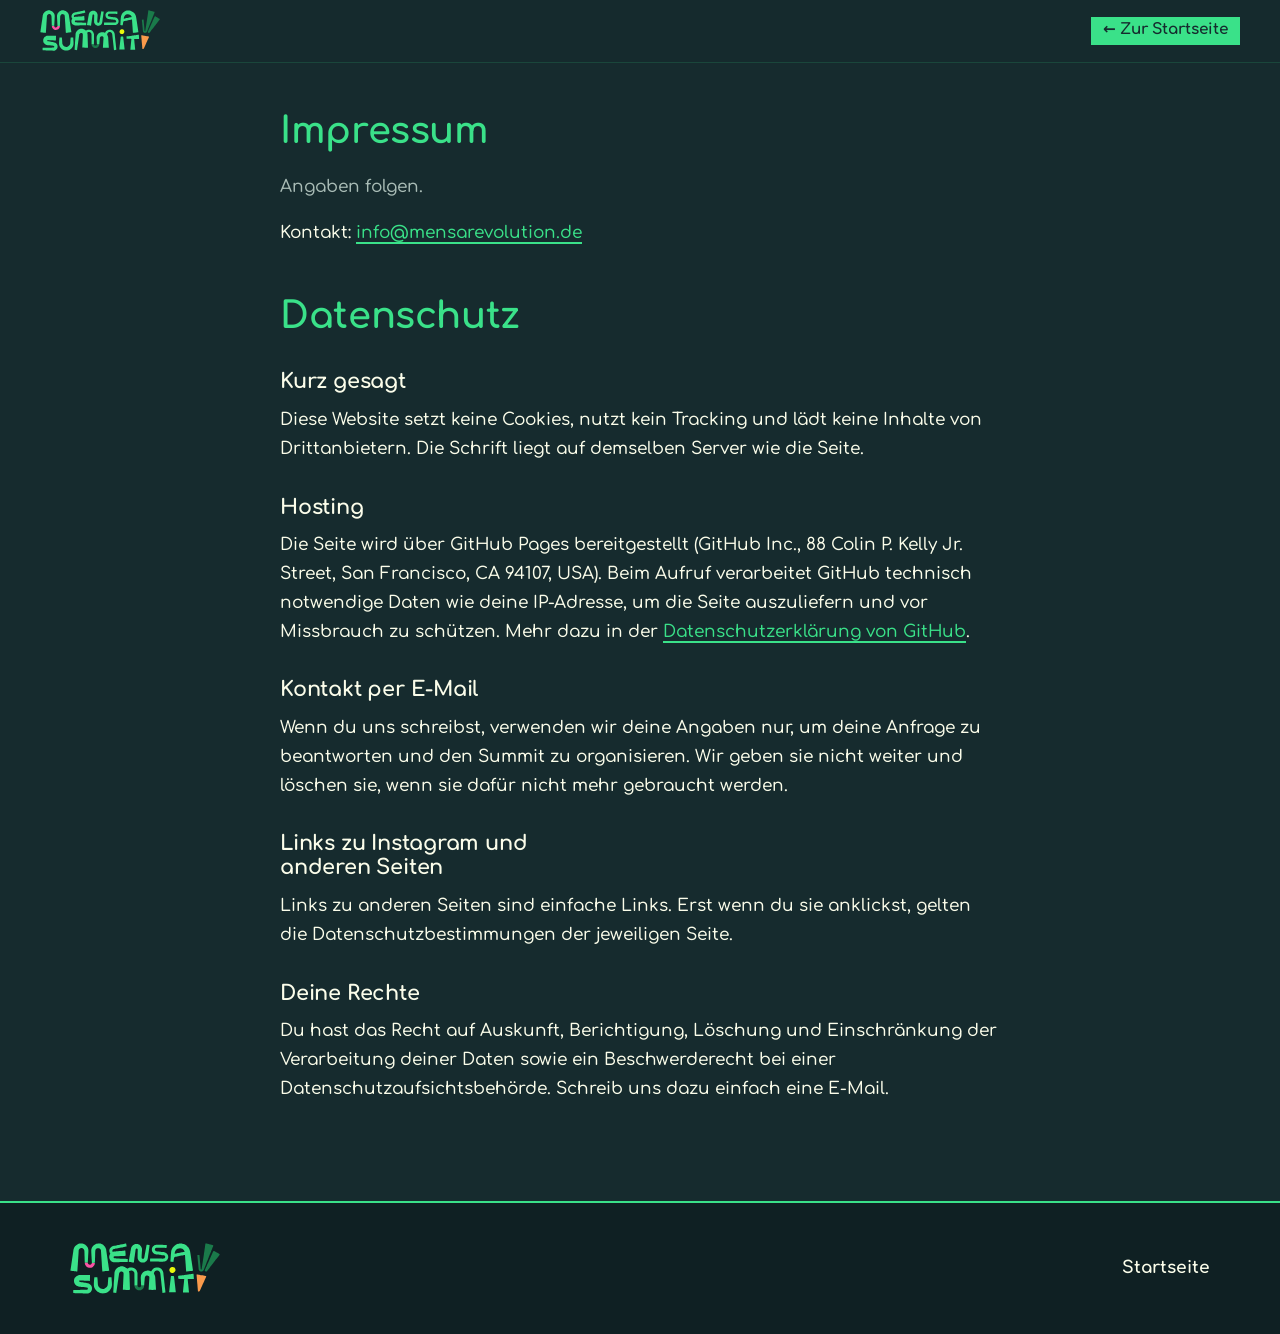
==== commit bc5d7e5e: "Vector logo, carrot icon set and web manifest; phone pass: swipe rows, bottom bar, share button Co-A" ====
--- a/impressum.html
+++ b/impressum.html
@@ -6,13 +6,16 @@
   <title>Impressum &amp; Datenschutz · Mensa Summit 2027</title>
   <meta name="robots" content="noindex">
   <meta name="theme-color" content="#162b2e">
-  <link rel="icon" href="assets/icon.png" type="image/png">
+  <link rel="icon" href="assets/icon.svg" type="image/svg+xml">
+  <link rel="icon" href="assets/icon-32.png" type="image/png" sizes="32x32">
+  <link rel="apple-touch-icon" href="assets/apple-touch-icon.png">
+  <link rel="manifest" href="manifest.webmanifest">
   <link rel="stylesheet" href="styles.css">
 </head>
 <body>
 <header class="nav">
   <a class="brand" href="index.html" aria-label="Zur Startseite">
-    <img src="assets/logo-mensa-summit.png" alt="Mensa Summit" width="120" height="43">
+    <img src="assets/logo-mensa-summit.svg" alt="Mensa Summit" width="120" height="41">
   </a>
   <a class="tag tag-mint tag-small" href="index.html">← Zur Startseite</a>
 </header>
@@ -38,7 +41,7 @@
 
 <footer class="footer">
   <div class="footer-inner">
-    <div class="footer-brand"><img src="assets/logo-mensa-summit.png" alt="Mensa Summit" width="150" height="53"></div>
+    <div class="footer-brand"><img src="assets/logo-mensa-summit.svg" alt="Mensa Summit" width="150" height="51"></div>
     <div class="footer-links"><a href="index.html">Startseite</a></div>
   </div>
 </footer>
--- a/styles.css
+++ b/styles.css
@@ -45,8 +45,12 @@
   color: var(--cream);
   background: var(--bg);
   -webkit-font-smoothing: antialiased;
+  -webkit-text-size-adjust: 100%;
+  text-size-adjust: 100%;
+  -webkit-tap-highlight-color: transparent;
   overflow-x: hidden;
 }
+button { font: inherit; cursor: pointer; }
 
 img { max-width: 100%; display: block; height: auto; }
 a { color: var(--mint); text-decoration-thickness: 2px; text-underline-offset: 4px; }
@@ -91,6 +95,7 @@
 
 .btn-line {
   display: inline-block;
+  background: transparent;
   padding: .45em 1em .5em;
   border: 2px solid var(--cream);
   color: var(--cream);
@@ -387,6 +392,74 @@
 .legal h1 { font-size: 2.3rem; color: var(--mint); }
 .legal h2 { font-size: 1.3rem; margin-top: 2rem; }
 
+/* ---------- Signup extras ---------- */
+.signup-more { display: flex; flex-wrap: wrap; gap: .8rem; justify-content: center; margin-bottom: 1.4rem; }
+.signup-more .btn-line { font-size: .95rem; }
+
+/* ---------- Mobile bottom bar & toast ---------- */
+.mobile-bar { display: none; }
+.toast {
+  position: fixed; left: 50%; bottom: calc(5.5rem + env(safe-area-inset-bottom)); z-index: 70;
+  transform: translate(-50%, 20px); opacity: 0; pointer-events: none;
+  margin: 0; padding: .6em 1.1em; background: var(--cream); color: var(--bg); font-weight: 700; font-size: .95rem;
+  transition: opacity .2s, transform .2s;
+}
+.toast.show { opacity: 1; transform: translate(-50%, 0); }
+
+/* ---------- Phones ---------- */
+@media (max-width: 760px) {
+  body { font-size: 16px; }
+  .section { padding-top: 3.2rem; padding-bottom: 3.2rem; }
+  h2 { font-size: clamp(1.65rem, 7.4vw, 2.2rem); }
+  .hero { padding-top: 2rem; padding-bottom: 3rem; }
+  .hero-logo { max-width: 92%; }
+  .hero-lead { font-size: 1.12rem; }
+  .hero-cta { gap: .9rem; margin-bottom: 1.8rem; }
+  .countdown > div { min-width: 78px; }
+  .countdown span { font-size: 1.7rem; }
+  .tag, .btn-line { min-height: 44px; display: inline-flex; align-items: center; justify-content: center; }
+  .tag-big { min-height: 52px; }
+
+  /* Swipe rows instead of long stacks of cards */
+  .cards {
+    display: flex; gap: .9rem;
+    overflow-x: auto; scroll-snap-type: x mandatory; overscroll-behavior-x: contain;
+    margin-left: calc(-1 * var(--pad)); margin-right: calc(-1 * var(--pad));
+    padding: 0 var(--pad) .9rem; scroll-padding: 0 var(--pad);
+    scrollbar-width: none;
+  }
+  .cards::-webkit-scrollbar { display: none; }
+  .cards .card { flex: 0 0 78%; scroll-snap-align: start; }
+  .cards .card:hover { transform: none; }
+  .section .swipe-hint { display: block; font-size: .8rem; color: var(--muted); margin-top: .2rem; }
+
+  .panel-mint { transform: none; }
+  .timeline { margin-top: 1.8rem; }
+  .tl-date { align-self: start; padding: .8rem .3rem; }
+  .tl-mint .tl-date, .tl-pink .tl-date { transform: none; }
+  .chips li { font-size: .8rem; }
+  .faq summary { padding: 1rem 3rem 1rem 1.1rem; }
+  .footer { padding-bottom: calc(6rem + env(safe-area-inset-bottom)); }
+  .footer-brand p { font-size: .85rem; }
+
+  .mobile-bar {
+    display: flex; gap: .6rem; align-items: center;
+    position: fixed; left: 0; right: 0; bottom: 0; z-index: 60;
+    padding: .7rem 1rem calc(.7rem + env(safe-area-inset-bottom));
+    background: rgba(22, 43, 46, .96); backdrop-filter: blur(8px);
+    border-top: 2px solid var(--mint);
+    transform: translateY(110%); transition: transform .25s ease;
+  }
+  .mobile-bar.show { transform: none; }
+  .mobile-bar .tag { flex: 1; font-size: 1.1rem; }
+  .mobile-share {
+    flex: 0 0 52px; height: 48px; border: 2px solid var(--mint); background: transparent;
+    display: grid; place-items: center; padding: 0;
+  }
+  .mobile-share svg { width: 22px; height: 22px; fill: var(--mint); }
+}
+.swipe-hint { display: none; }
+
 /* ---------- Reveal ---------- */
 .reveal { opacity: 0; transform: translateY(18px); transition: opacity .6s ease, transform .6s ease; }
 .reveal.in { opacity: 1; transform: none; }
